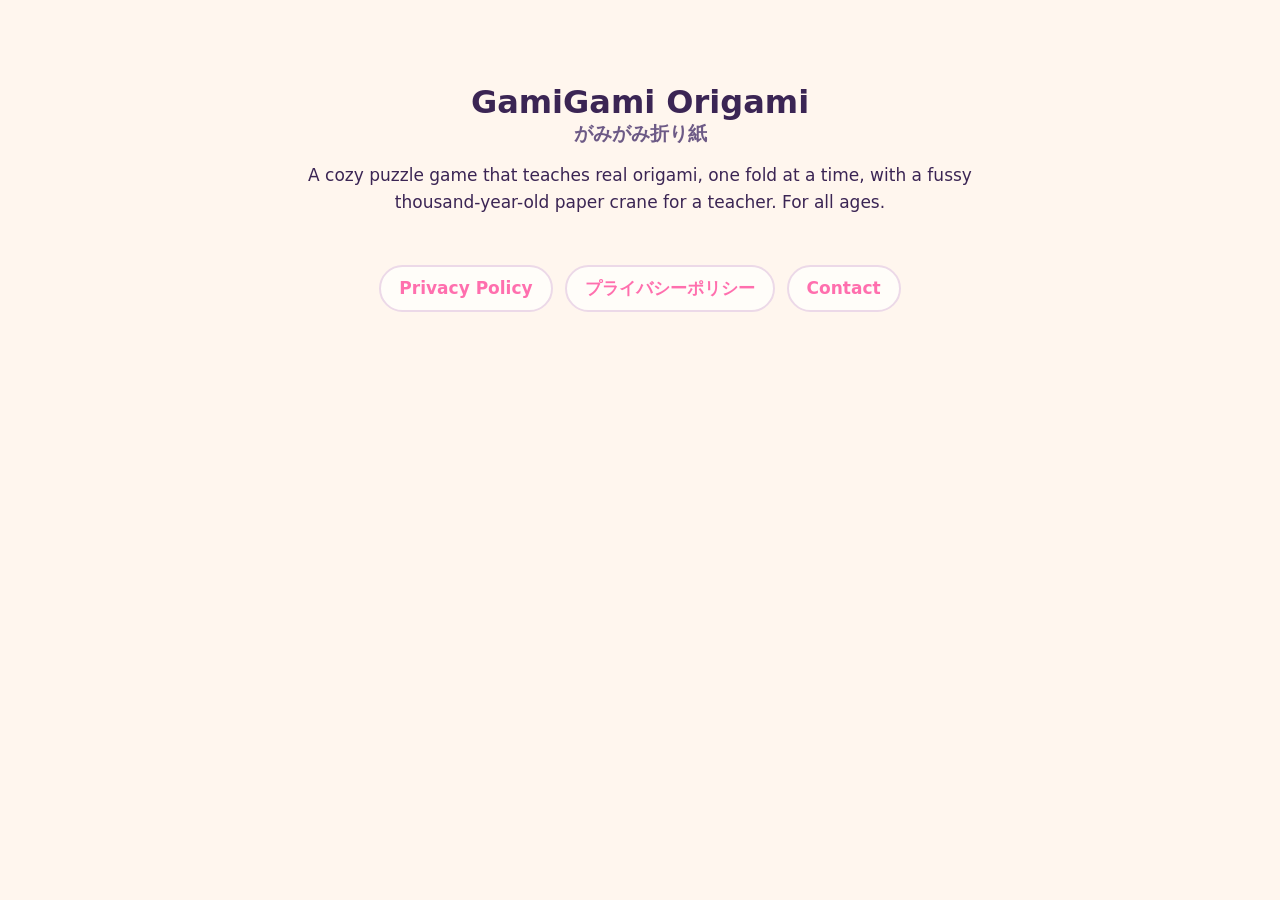
==== index.html @ fa6e7c2d "Add the GamiGami Origami site: privacy policy (en + ja), home page, app-ads.txt Co-Authored-By: Clau" ====
<!doctype html>
<html lang="en">
<head>
  <meta charset="utf-8" />
  <meta name="viewport" content="width=device-width, initial-scale=1" />
  <title>GamiGami Origami</title>
  <meta name="description" content="GamiGami Origami (がみがみ折り紙): a cozy puzzle game that teaches real origami, one fold at a time." />
  <link rel="stylesheet" href="style.css" />
</head>
<body>
  <main>
    <div class="hero">
      <h1>GamiGami Origami <span class="ja" lang="ja">がみがみ折り紙</span></h1>
      <p>A cozy puzzle game that teaches real origami, one fold at a time, with a fussy thousand-year-old paper crane for a teacher. For all ages.</p>
    </div>
    <div class="links">
      <a href="privacy.html">Privacy Policy</a>
      <a href="privacy.html#ja" lang="ja">プライバシーポリシー</a>
      <a href="mailto:gamigamiorigamigame@gmail.com">Contact</a>
    </div>
  </main>
</body>
</html>
---- style.css ----
:root {
  --bg: #fff6ee;
  --card: #fffdf9;
  --ink: #3b2554;
  --soft: #6d5a86;
  --accent: #ff6fae;
  --line: #ecd9e8;
  color-scheme: light dark;
}
@media (prefers-color-scheme: dark) {
  :root {
    --bg: #1f1828;
    --card: #2a2136;
    --ink: #f3ecfb;
    --soft: #c3b4d8;
    --accent: #ff8cc0;
    --line: #463a56;
  }
}
* { box-sizing: border-box; }
body {
  margin: 0;
  background: var(--bg);
  color: var(--ink);
  font: 17px/1.6 system-ui, -apple-system, "Segoe UI", "Hiragino Sans", "Yu Gothic", sans-serif;
}
main { max-width: 760px; margin: 0 auto; padding: 24px 16px 64px; }
h1 { font-size: 2rem; line-height: 1.2; margin: 0.6em 0 0.2em; }
h2 { font-size: 1.25rem; margin: 1.8em 0 0.4em; }
a { color: var(--accent); }
.meta, .back { color: var(--soft); font-size: 0.95rem; }
.summary { background: var(--card); border: 2px solid var(--line); border-radius: 20px; padding: 4px 20px 8px; margin: 20px 0; }
.summary h2 { margin-top: 0.8em; }
li { margin: 0.35em 0; }
hr { border: 0; border-top: 2px dashed var(--line); margin: 48px 0; }
.hero { text-align: center; padding: 40px 0 8px; }
.hero .ja { display: block; font-size: 1.2rem; color: var(--soft); }
.links { display: flex; flex-wrap: wrap; gap: 12px; justify-content: center; margin: 24px 0; }
.links a { background: var(--card); border: 2px solid var(--line); border-radius: 999px; padding: 8px 18px; text-decoration: none; font-weight: 700; }
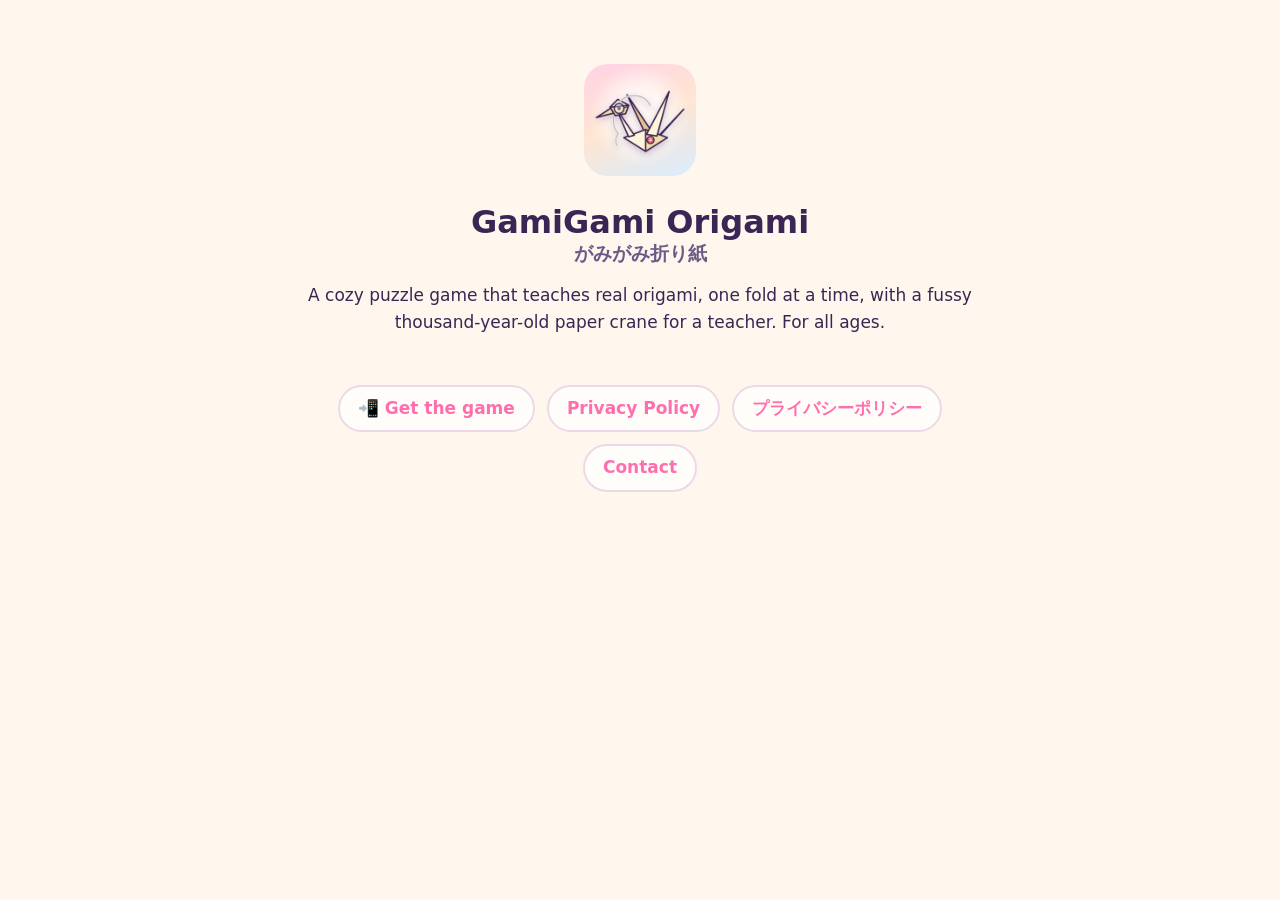
==== commit c8dcb5fe: "Add the /get page (App Store / Google Play, coming soon until live) and the app icon Co-Authored-By:" ====
--- a/index.html
+++ b/index.html
@@ -5,15 +5,18 @@
   <meta name="viewport" content="width=device-width, initial-scale=1" />
   <title>GamiGami Origami</title>
   <meta name="description" content="GamiGami Origami (がみがみ折り紙): a cozy puzzle game that teaches real origami, one fold at a time." />
+  <link rel="icon" href="icon.png" />
   <link rel="stylesheet" href="style.css" />
 </head>
 <body>
   <main>
     <div class="hero">
+      <img src="icon.png" alt="" width="112" height="112" style="border-radius:24px" />
       <h1>GamiGami Origami <span class="ja" lang="ja">がみがみ折り紙</span></h1>
       <p>A cozy puzzle game that teaches real origami, one fold at a time, with a fussy thousand-year-old paper crane for a teacher. For all ages.</p>
     </div>
     <div class="links">
+      <a href="get/">📲 Get the game</a>
       <a href="privacy.html">Privacy Policy</a>
       <a href="privacy.html#ja" lang="ja">プライバシーポリシー</a>
       <a href="mailto:gamigamiorigamigame@gmail.com">Contact</a>
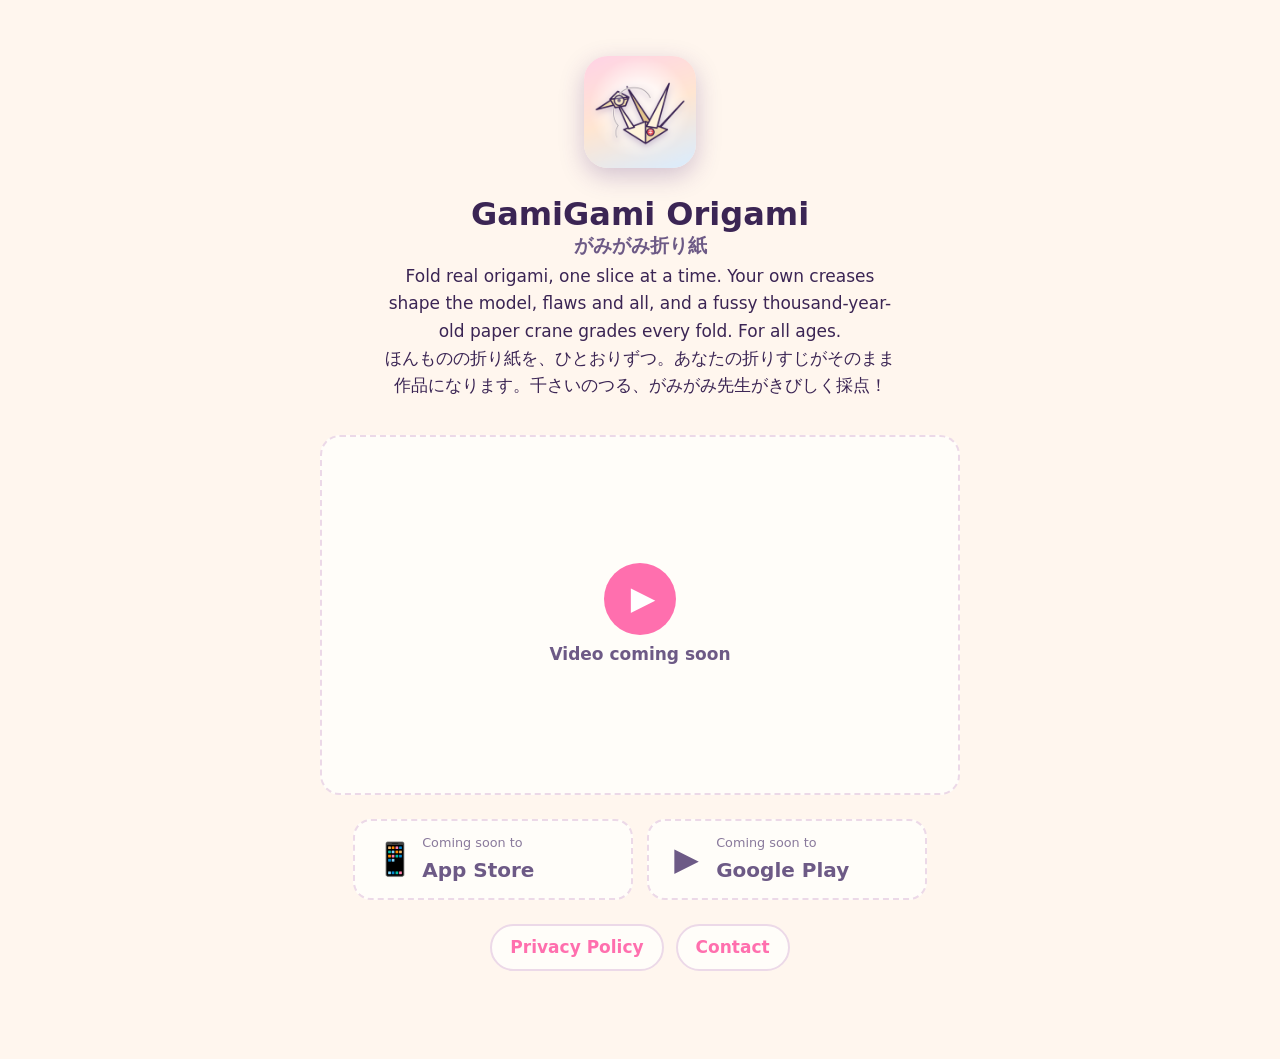
==== commit 702024bb: "Home page: game video placeholder with the store links under it; one Privacy Policy link; /get redir" ====
--- a/index.html
+++ b/index.html
@@ -4,23 +4,128 @@
   <meta charset="utf-8" />
   <meta name="viewport" content="width=device-width, initial-scale=1" />
   <title>GamiGami Origami</title>
-  <meta name="description" content="GamiGami Origami (がみがみ折り紙): a cozy puzzle game that teaches real origami, one fold at a time." />
+  <meta name="description" content="Fold real origami, one slice at a time. Get GamiGami Origami (がみがみ折り紙) for iPhone, iPad and Android." />
+  <!-- Link previews (Messages, LINE, X…): every snapshot shared from the game links here. -->
+  <meta property="og:title" content="GamiGami Origami · がみがみ折り紙" />
+  <meta property="og:description" content="Fold real origami, one slice at a time, with a fussy thousand-year-old paper crane for a teacher." />
+  <meta property="og:image" content="https://gamigamiorigami.github.io/icon.png" />
+  <meta property="og:url" content="https://gamigamiorigami.github.io/" />
+  <meta name="twitter:card" content="summary" />
   <link rel="icon" href="icon.png" />
+  <link rel="apple-touch-icon" href="icon.png" />
   <link rel="stylesheet" href="style.css" />
+  <script>
+    /*
+     * The game's video: set YOUTUBE_ID to the video's id (the part after watch?v=) and the
+     * placeholder becomes the embedded player.
+     */
+    const YOUTUBE_ID = '';
+
+    /*
+     * Where each store's button goes. Set `live: true` once that store's listing is published.
+     * While a store isn't live, its button shows "Coming soon", or goes to `beta` (TestFlight's
+     * public link / the Play testing opt-in link) when one is set.
+     */
+    const STORES = {
+      ios: {
+        url: 'https://apps.apple.com/app/id6831973641',
+        live: false,
+        beta: '', // e.g. 'https://testflight.apple.com/join/XXXXXXXX'
+      },
+      android: {
+        url: 'https://play.google.com/store/apps/details?id=com.tomoliphant.gamigamiorigami',
+        live: false,
+        beta: '', // e.g. 'https://play.google.com/apps/testing/com.tomoliphant.gamigamiorigami'
+      },
+    };
+
+    const ua = navigator.userAgent;
+    // iPadOS reports itself as a Mac: tell them apart by touch.
+    const platform = /iPhone|iPad|iPod/.test(ua) || (/Macintosh/.test(ua) && navigator.maxTouchPoints > 1)
+      ? 'ios'
+      : /Android/.test(ua) ? 'android' : 'other';
+  </script>
+  <style>
+    .hero { padding-top: 32px; }
+    .hero .icon { width: 112px; height: 112px; border-radius: 24px; box-shadow: 0 8px 24px rgba(80, 40, 120, 0.25); }
+    .pitch { max-width: 30em; margin: 0 auto; }
+    .video {
+      position: relative; aspect-ratio: 16 / 9; margin: 28px auto 0; max-width: 640px;
+      border-radius: 20px; overflow: hidden; background: var(--card); border: 2px dashed var(--line);
+    }
+    .video iframe { position: absolute; inset: 0; width: 100%; height: 100%; border: 0; }
+    .video .soon {
+      position: absolute; inset: 0; display: flex; flex-direction: column; align-items: center; justify-content: center;
+      gap: 6px; color: var(--soft); font-weight: 700;
+    }
+    .video .soon .play {
+      width: 72px; height: 72px; border-radius: 50%; background: var(--accent); color: #fff;
+      display: flex; align-items: center; justify-content: center; font-size: 2rem; padding-left: 6px;
+    }
+    .stores { display: flex; flex-wrap: wrap; justify-content: center; gap: 14px; margin: 24px 0 8px; }
+    .store {
+      display: flex; align-items: center; gap: 12px;
+      width: min(280px, 100%); padding: 12px 20px;
+      border-radius: 18px; text-decoration: none;
+      background: #1d1626; color: #fff; text-align: left;
+      box-shadow: 0 6px 0 #000a;
+    }
+    .store .glyph { font-size: 2rem; line-height: 1; width: 2.2rem; text-align: center; }
+    .store small { display: block; font-size: 0.8rem; opacity: 0.8; }
+    .store b { font-size: 1.25rem; }
+    .store.soon { background: var(--card); color: var(--soft); border: 2px dashed var(--line); box-shadow: none; pointer-events: none; }
+    .store.yours { outline: 4px solid var(--accent); outline-offset: 3px; }
+  </style>
 </head>
 <body>
   <main>
     <div class="hero">
-      <img src="icon.png" alt="" width="112" height="112" style="border-radius:24px" />
+      <img class="icon" src="icon.png" alt="" width="112" height="112" />
       <h1>GamiGami Origami <span class="ja" lang="ja">がみがみ折り紙</span></h1>
-      <p>A cozy puzzle game that teaches real origami, one fold at a time, with a fussy thousand-year-old paper crane for a teacher. For all ages.</p>
+      <p class="pitch">Fold real origami, one slice at a time. Your own creases shape the model, flaws and all, and a fussy thousand-year-old paper crane grades every fold. For all ages.</p>
+      <p class="pitch" lang="ja">ほんものの折り紙を、ひとおりずつ。あなたの折りすじがそのまま作品になります。千さいのつる、がみがみ先生がきびしく採点！</p>
     </div>
+
+    <div class="video" id="video">
+      <div class="soon"><span class="play">▶</span>Video coming soon</div>
+    </div>
+
+    <div class="stores">
+      <a class="store" id="ios" href="#">
+        <span class="glyph">📱</span>
+        <span><small></small><b>App Store</b></span>
+      </a>
+      <a class="store" id="android" href="#">
+        <span class="glyph">▶</span>
+        <span><small></small><b>Google Play</b></span>
+      </a>
+    </div>
+
     <div class="links">
-      <a href="get/">📲 Get the game</a>
       <a href="privacy.html">Privacy Policy</a>
-      <a href="privacy.html#ja" lang="ja">プライバシーポリシー</a>
       <a href="mailto:gamigamiorigamigame@gmail.com">Contact</a>
     </div>
   </main>
+  <script>
+    if (YOUTUBE_ID) {
+      const frame = document.createElement('iframe');
+      frame.src = `https://www.youtube-nocookie.com/embed/${encodeURIComponent(YOUTUBE_ID)}?rel=0`;
+      frame.title = 'GamiGami Origami';
+      frame.allow = 'accelerometer; encrypted-media; gyroscope; picture-in-picture; fullscreen';
+      frame.allowFullscreen = true;
+      document.getElementById('video').replaceChildren(frame);
+    }
+    for (const [id, store] of Object.entries(STORES)) {
+      const a = document.getElementById(id);
+      const label = a.querySelector('small');
+      const target = store.live ? store.url : store.beta;
+      if (target) a.href = target;
+      else a.classList.add('soon');
+      label.textContent = store.live
+        ? (id === 'ios' ? 'Download on the' : 'Get it on')
+        : store.beta ? 'Join the beta on' : 'Coming soon to';
+      if (id === platform) a.classList.add('yours');
+    }
+  </script>
 </body>
 </html>
--- a/style.css
+++ b/style.css
@@ -28,7 +28,8 @@
 h1 { font-size: 2rem; line-height: 1.2; margin: 0.6em 0 0.2em; }
 h2 { font-size: 1.25rem; margin: 1.8em 0 0.4em; }
 a { color: var(--accent); }
-.meta, .back { color: var(--soft); font-size: 0.95rem; }
+.meta, .back, .langs { color: var(--soft); font-size: 0.95rem; }
+.langs { line-height: 1.8; }
 .summary { background: var(--card); border: 2px solid var(--line); border-radius: 20px; padding: 4px 20px 8px; margin: 20px 0; }
 .summary h2 { margin-top: 0.8em; }
 li { margin: 0.35em 0; }
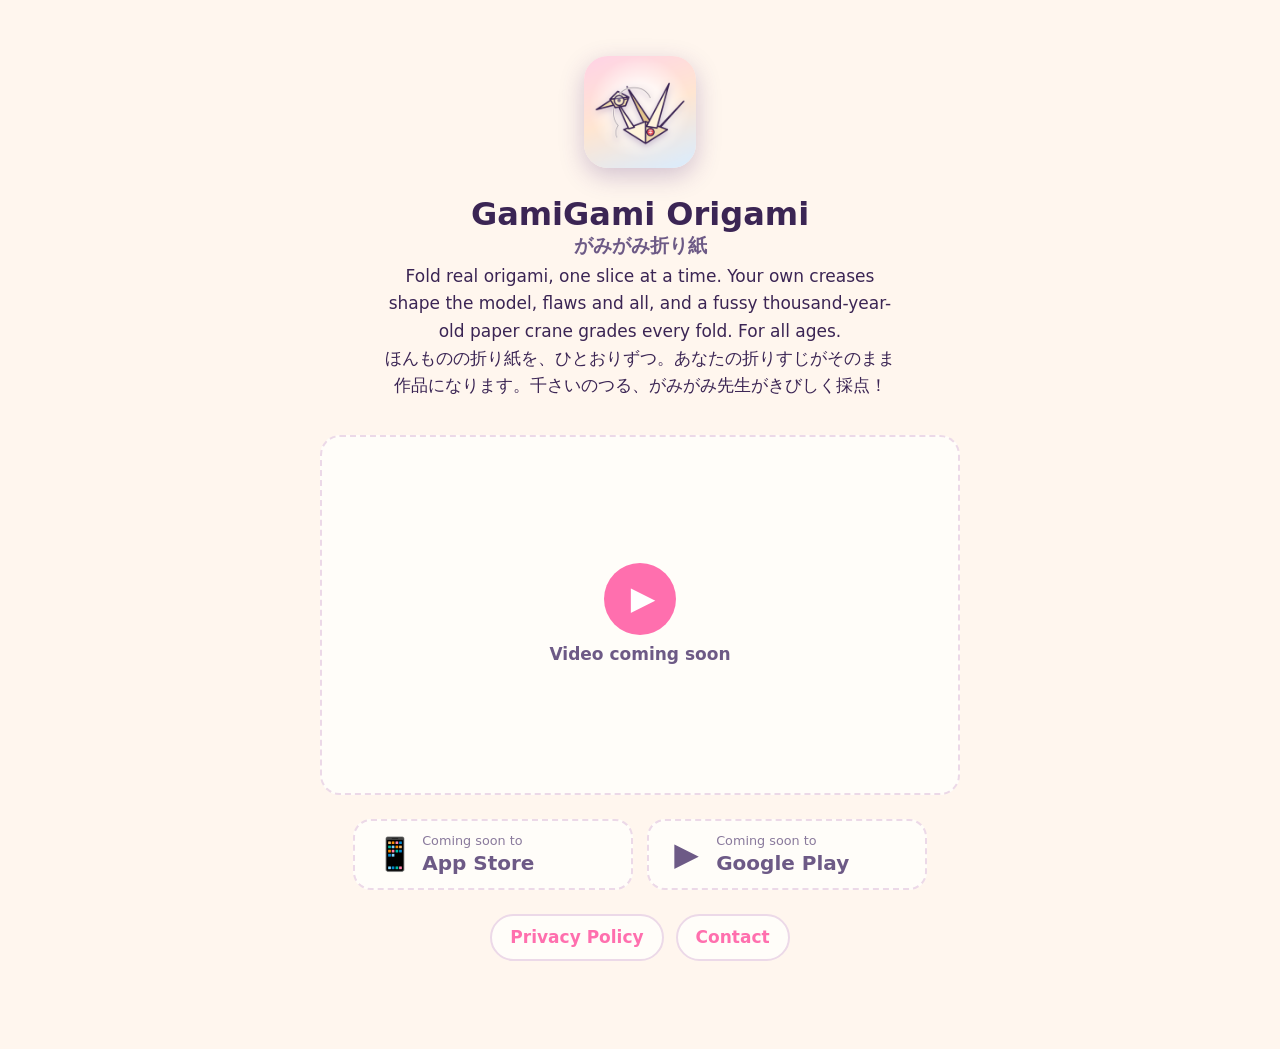
==== commit 9c0c336c: "Home page: store buttons always side by side, shrinking on narrow screens Co-Authored-By: Claude Opu" ====
--- a/index.html
+++ b/index.html
@@ -16,10 +16,13 @@
   <link rel="stylesheet" href="style.css" />
   <script>
     /*
-     * The game's video: set YOUTUBE_ID to the video's id (the part after watch?v=) and the
-     * placeholder becomes the embedded player.
+     * The game's video, in two shapes: a window taller than it is wide (phones held upright)
+     * gets the vertical one, any other the horizontal one, swapped live when the window turns.
+     * Set each to its YouTube id (the part after watch?v= or shorts/); with only one set, it
+     * plays everywhere. Until then the placeholder shows, in the matching shape.
      */
-    const YOUTUBE_ID = '';
+    const YOUTUBE_WIDE = ''; // 16:9
+    const YOUTUBE_TALL = ''; // 9:16
 
     /*
      * Where each store's button goes. Set `live: true` once that store's listing is published.
@@ -53,6 +56,8 @@
       position: relative; aspect-ratio: 16 / 9; margin: 28px auto 0; max-width: 640px;
       border-radius: 20px; overflow: hidden; background: var(--card); border: 2px dashed var(--line);
     }
+    /* Vertical: never taller than ~3/4 of the screen, so the store buttons peek in below it. */
+    .video.tall { aspect-ratio: 9 / 16; width: min(100%, calc(75svh * 9 / 16)); }
     .video iframe { position: absolute; inset: 0; width: 100%; height: 100%; border: 0; }
     .video .soon {
       position: absolute; inset: 0; display: flex; flex-direction: column; align-items: center; justify-content: center;
@@ -62,17 +67,21 @@
       width: 72px; height: 72px; border-radius: 50%; background: var(--accent); color: #fff;
       display: flex; align-items: center; justify-content: center; font-size: 2rem; padding-left: 6px;
     }
-    .stores { display: flex; flex-wrap: wrap; justify-content: center; gap: 14px; margin: 24px 0 8px; }
+    /* Always side by side: on a narrow screen the buttons shrink (padding and text scale with the
+       width) instead of stacking. */
+    .stores { display: flex; justify-content: center; gap: clamp(8px, 3vw, 14px); margin: 24px 0 8px; }
     .store {
-      display: flex; align-items: center; gap: 12px;
-      width: min(280px, 100%); padding: 12px 20px;
+      display: flex; align-items: center; gap: clamp(6px, 2vw, 12px);
+      flex: 1 1 0; min-width: 0; max-width: 280px;
+      padding: clamp(8px, 2.5vw, 12px) clamp(8px, 3vw, 20px);
       border-radius: 18px; text-decoration: none;
       background: #1d1626; color: #fff; text-align: left;
       box-shadow: 0 6px 0 #000a;
     }
-    .store .glyph { font-size: 2rem; line-height: 1; width: 2.2rem; text-align: center; }
-    .store small { display: block; font-size: 0.8rem; opacity: 0.8; }
-    .store b { font-size: 1.25rem; }
+    .store .glyph { flex: none; font-size: clamp(1.4rem, 6vw, 2rem); line-height: 1; width: 1.1em; text-align: center; }
+    .store span:last-child { min-width: 0; line-height: 1.3; }
+    .store small { display: block; font-size: clamp(0.65rem, 2.6vw, 0.8rem); opacity: 0.8; }
+    .store b { display: block; font-size: clamp(0.9rem, 4vw, 1.25rem); white-space: nowrap; }
     .store.soon { background: var(--card); color: var(--soft); border: 2px dashed var(--line); box-shadow: none; pointer-events: none; }
     .store.yours { outline: 4px solid var(--accent); outline-offset: 3px; }
   </style>
@@ -107,14 +116,27 @@
     </div>
   </main>
   <script>
-    if (YOUTUBE_ID) {
+    const video = document.getElementById('video');
+    const placeholder = video.firstElementChild;
+    const portrait = matchMedia('(orientation: portrait)');
+    let shown; // the id playing now ('' = the placeholder), so a turn only reloads on a real swap
+    function showVideo() {
+      const tall = portrait.matches;
+      const id = (tall ? YOUTUBE_TALL || YOUTUBE_WIDE : YOUTUBE_WIDE || YOUTUBE_TALL);
+      // The box takes the shape of the video actually shown.
+      video.classList.toggle('tall', id ? id === YOUTUBE_TALL && id !== YOUTUBE_WIDE : tall);
+      if (id === shown) return;
+      shown = id;
+      if (!id) return video.replaceChildren(placeholder);
       const frame = document.createElement('iframe');
-      frame.src = `https://www.youtube-nocookie.com/embed/${encodeURIComponent(YOUTUBE_ID)}?rel=0`;
+      frame.src = `https://www.youtube-nocookie.com/embed/${encodeURIComponent(id)}?rel=0&playsinline=1`;
       frame.title = 'GamiGami Origami';
       frame.allow = 'accelerometer; encrypted-media; gyroscope; picture-in-picture; fullscreen';
       frame.allowFullscreen = true;
-      document.getElementById('video').replaceChildren(frame);
+      video.replaceChildren(frame);
     }
+    showVideo();
+    portrait.addEventListener('change', showVideo);
     for (const [id, store] of Object.entries(STORES)) {
       const a = document.getElementById(id);
       const label = a.querySelector('small');
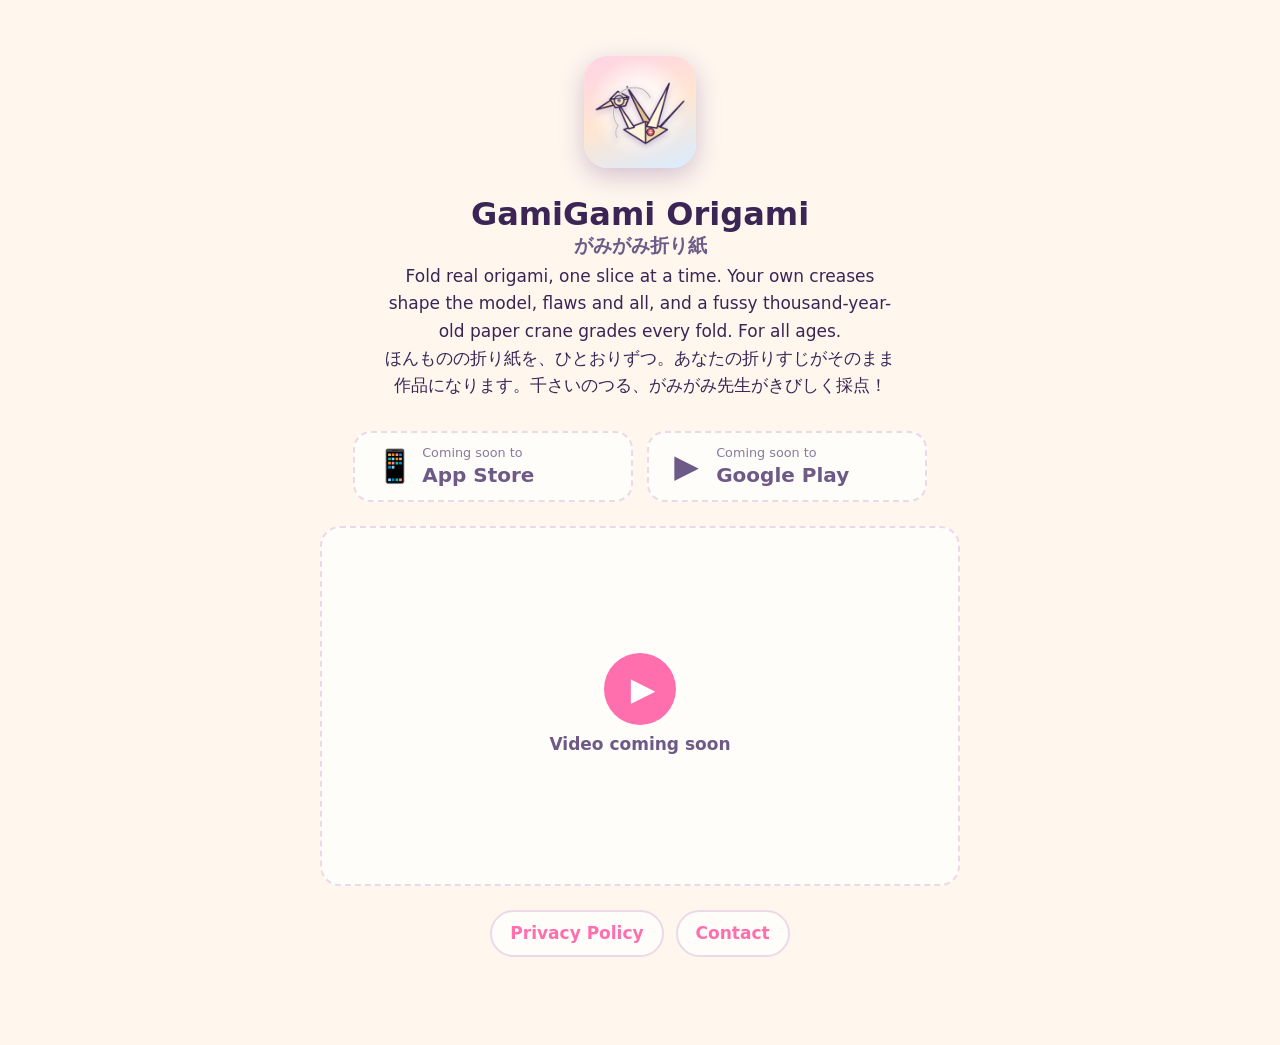
==== commit 56022514: "Home page: store buttons above the video Co-Authored-By: Claude Opus 5.5 <noreply@anthropic.com>" ====
--- a/index.html
+++ b/index.html
@@ -53,10 +53,10 @@
     .hero .icon { width: 112px; height: 112px; border-radius: 24px; box-shadow: 0 8px 24px rgba(80, 40, 120, 0.25); }
     .pitch { max-width: 30em; margin: 0 auto; }
     .video {
-      position: relative; aspect-ratio: 16 / 9; margin: 28px auto 0; max-width: 640px;
+      position: relative; aspect-ratio: 16 / 9; margin: 24px auto 0; max-width: 640px;
       border-radius: 20px; overflow: hidden; background: var(--card); border: 2px dashed var(--line);
     }
-    /* Vertical: never taller than ~3/4 of the screen, so the store buttons peek in below it. */
+    /* Vertical: never taller than ~3/4 of the screen, so it fits in view under the store buttons. */
     .video.tall { aspect-ratio: 9 / 16; width: min(100%, calc(75svh * 9 / 16)); }
     .video iframe { position: absolute; inset: 0; width: 100%; height: 100%; border: 0; }
     .video .soon {
@@ -95,10 +95,6 @@
       <p class="pitch" lang="ja">ほんものの折り紙を、ひとおりずつ。あなたの折りすじがそのまま作品になります。千さいのつる、がみがみ先生がきびしく採点！</p>
     </div>
 
-    <div class="video" id="video">
-      <div class="soon"><span class="play">▶</span>Video coming soon</div>
-    </div>
-
     <div class="stores">
       <a class="store" id="ios" href="#">
         <span class="glyph">📱</span>
@@ -108,6 +104,10 @@
         <span class="glyph">▶</span>
         <span><small></small><b>Google Play</b></span>
       </a>
+    </div>
+
+    <div class="video" id="video">
+      <div class="soon"><span class="play">▶</span>Video coming soon</div>
     </div>
 
     <div class="links">
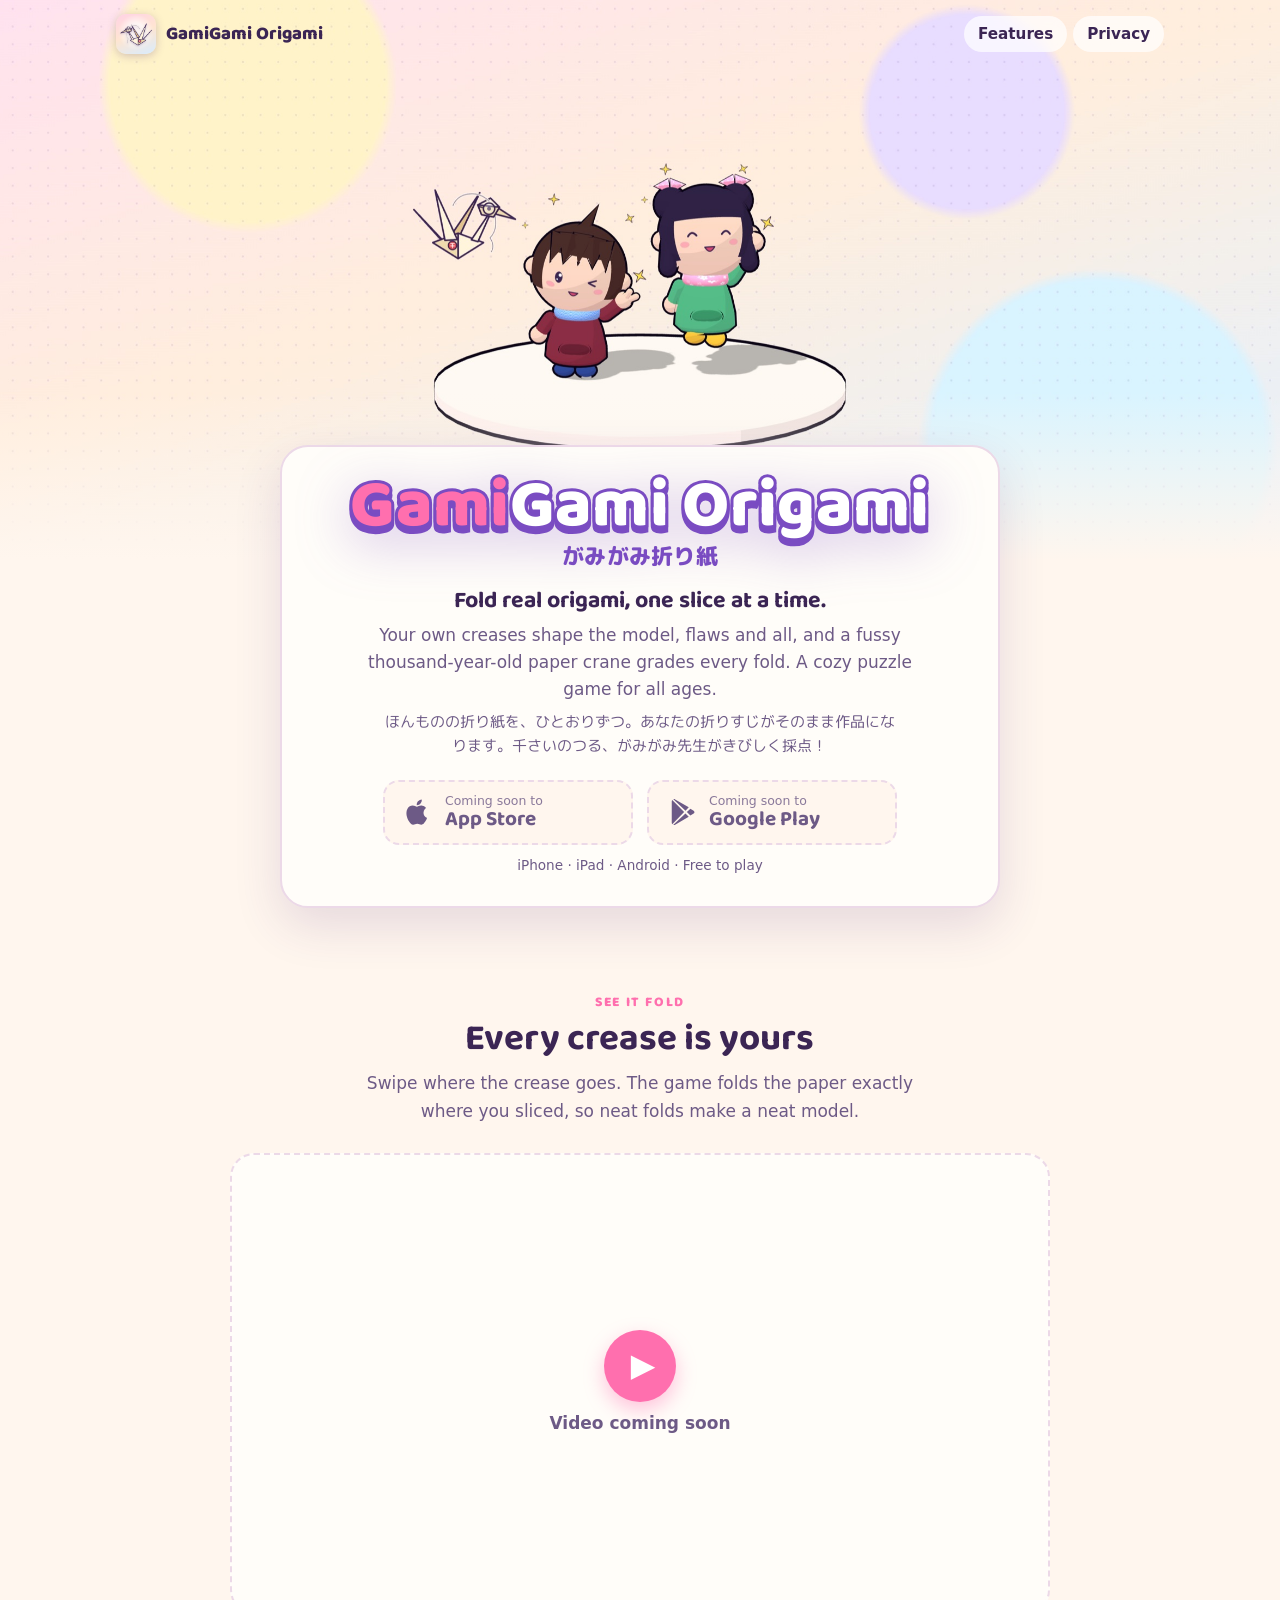
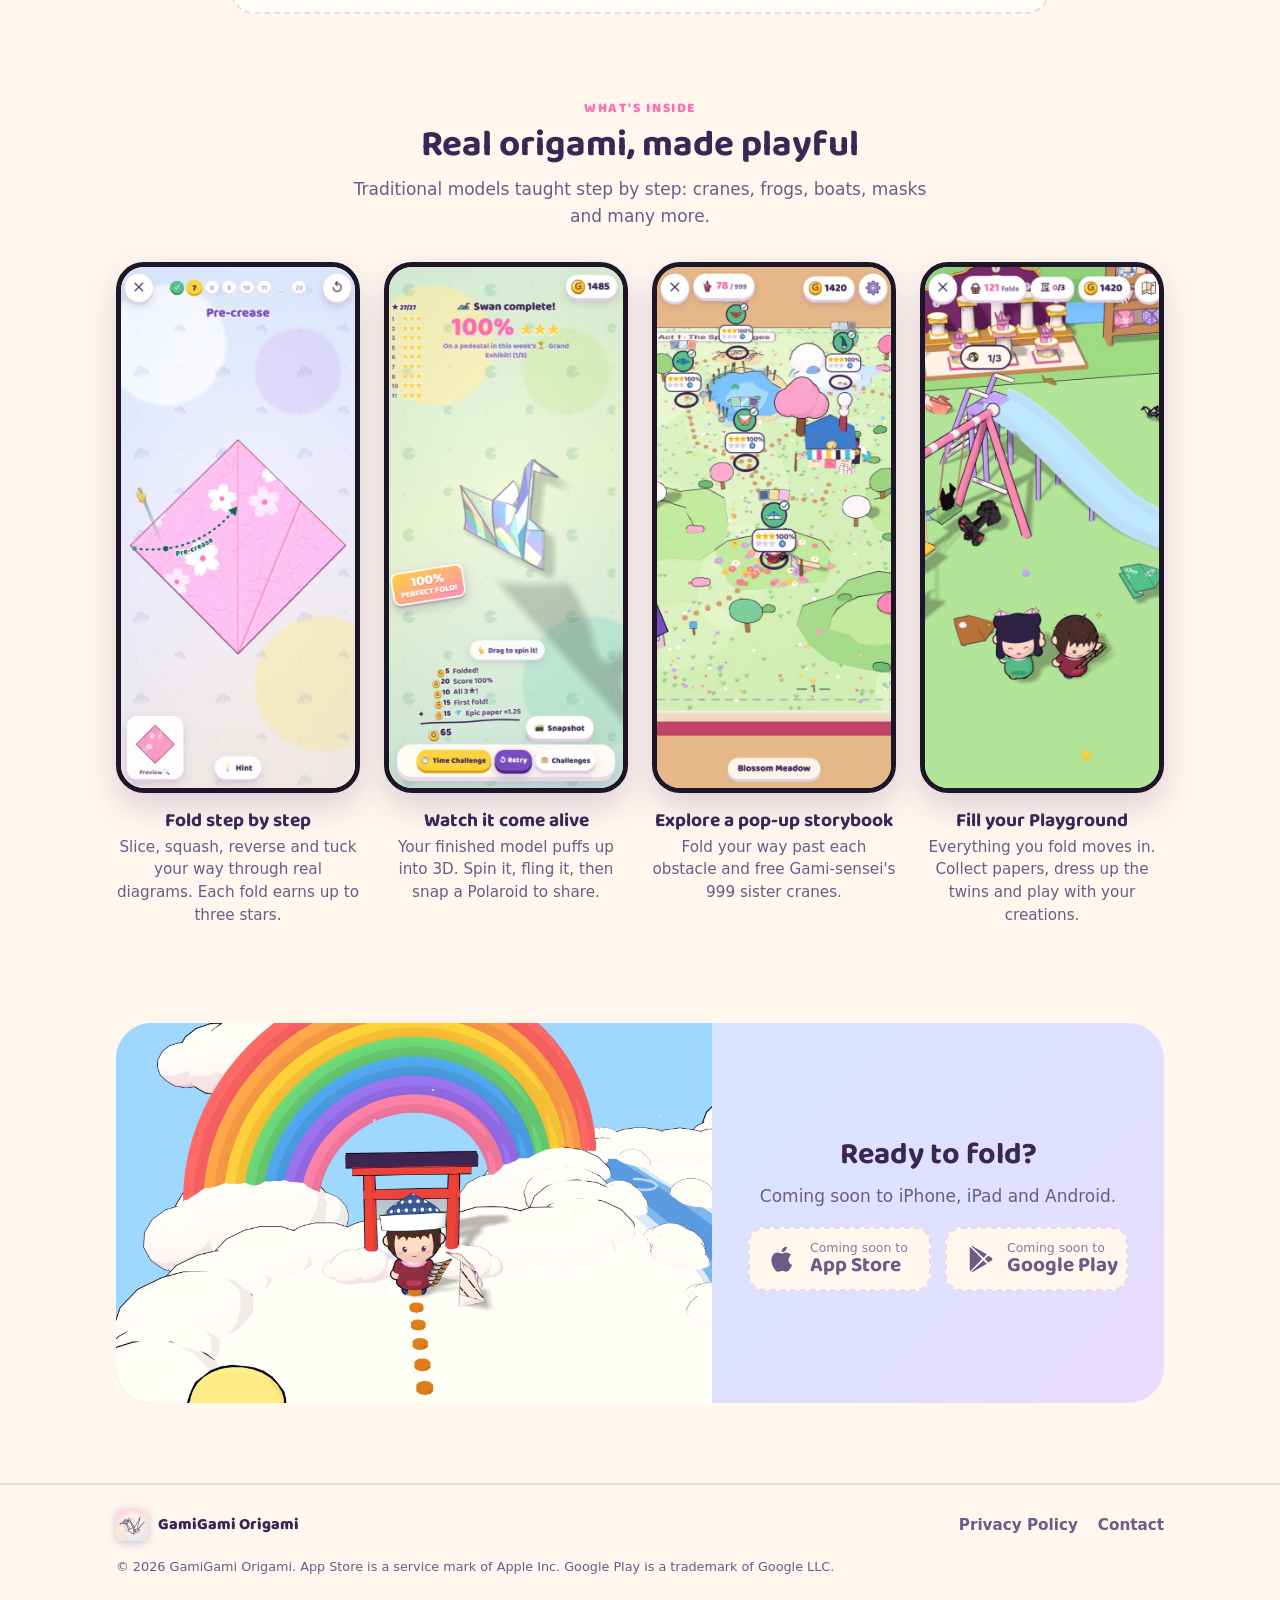
==== commit ad1e55ce: "Home page: professional redesign around the App Store header art - Full-width hero with the twins an" ====
--- a/index.html
+++ b/index.html
@@ -8,11 +8,19 @@
   <!-- Link previews (Messages, LINE, X…): every snapshot shared from the game links here. -->
   <meta property="og:title" content="GamiGami Origami · がみがみ折り紙" />
   <meta property="og:description" content="Fold real origami, one slice at a time, with a fussy thousand-year-old paper crane for a teacher." />
-  <meta property="og:image" content="https://gamigamiorigami.github.io/icon.png" />
+  <meta property="og:image" content="https://gamigamiorigami.github.io/img/og.jpg" />
+  <meta property="og:image:width" content="1200" />
+  <meta property="og:image:height" content="628" />
   <meta property="og:url" content="https://gamigamiorigami.github.io/" />
-  <meta name="twitter:card" content="summary" />
+  <meta property="og:type" content="website" />
+  <meta name="twitter:card" content="summary_large_image" />
+  <meta name="theme-color" content="#fff6ee" />
   <link rel="icon" href="icon.png" />
   <link rel="apple-touch-icon" href="icon.png" />
+  <link rel="preconnect" href="https://fonts.googleapis.com" />
+  <link rel="preconnect" href="https://fonts.gstatic.com" crossorigin />
+  <!-- The game's own fonts: Baloo 2 (Latin) and M PLUS Rounded 1c (Japanese). -->
+  <link rel="stylesheet" href="https://fonts.googleapis.com/css2?family=Baloo+2:wght@600;700;800&family=M+PLUS+Rounded+1c:wght@500;800&display=swap" />
   <link rel="stylesheet" href="style.css" />
   <script>
     /*
@@ -49,72 +57,260 @@
       : /Android/.test(ua) ? 'android' : 'other';
   </script>
   <style>
-    .hero { padding-top: 32px; }
-    .hero .icon { width: 112px; height: 112px; border-radius: 24px; box-shadow: 0 8px 24px rgba(80, 40, 120, 0.25); }
-    .pitch { max-width: 30em; margin: 0 auto; }
+    :root {
+      --pink: #ff6fae;
+      --purple: #7a4cc2;
+      --display: "Baloo 2", "M PLUS Rounded 1c", system-ui, sans-serif;
+      --wide: 1080px;
+    }
+    body { font-family: system-ui, -apple-system, "Segoe UI", "Hiragino Sans", "Yu Gothic", sans-serif; }
+    [lang="ja"] { font-family: "M PLUS Rounded 1c", "Hiragino Maru Gothic ProN", "Hiragino Sans", sans-serif; }
+    h1, h2, h3, .store b { font-family: var(--display); }
+    .wrap { max-width: var(--wide); margin: 0 auto; padding: 0 16px; }
+
+    /* ── Top bar ─────────────────────────────────────────────── */
+    .bar {
+      position: absolute; inset: 0 0 auto; z-index: 2;
+      display: flex; align-items: center; justify-content: space-between;
+      max-width: var(--wide); margin: 0 auto; padding: 14px 16px;
+    }
+    .brand { display: flex; align-items: center; gap: 10px; text-decoration: none; color: #3b2554; font: 800 1.15rem/1 var(--display); }
+    .brand img { width: 40px; height: 40px; border-radius: 10px; box-shadow: 0 2px 8px rgba(80, 40, 120, 0.25); }
+    .bar nav { display: flex; gap: 6px; }
+    .bar nav a {
+      color: #3b2554; text-decoration: none; font-weight: 700; font-size: 0.95rem;
+      padding: 6px 14px; border-radius: 999px; background: rgba(255, 255, 255, 0.7);
+      backdrop-filter: blur(6px); -webkit-backdrop-filter: blur(6px);
+    }
+    .bar nav a:hover { background: #fff; }
+
+    /* ── Hero: the App Store header art, full bleed ─────────────── */
+    .hero-art {
+      position: relative; overflow: hidden;
+      height: clamp(300px, 44vw, 560px);
+      background: #fdeee6;
+    }
+    .hero-art img {
+      position: absolute; inset: 0; width: 100%; height: 100%;
+      object-fit: cover; object-position: 50% 55%;
+    }
+    /* Fades into the page so the card below sits on it naturally. */
+    .hero-art::after {
+      content: ""; position: absolute; inset: auto 0 0; height: 30%;
+      background: linear-gradient(to bottom, transparent, var(--bg));
+    }
+    .intro {
+      position: relative; z-index: 1; text-align: center;
+      max-width: 720px; margin: clamp(-120px, -9vw, -48px) auto 0; padding: 28px 20px 30px;
+      background: var(--card); border: 2px solid var(--line); border-radius: 28px;
+      box-shadow: 0 18px 48px rgba(80, 40, 120, 0.14);
+    }
+
+    /* The wordmark, styled like the game's title (white / pink letters, purple outline and drop). */
+    .logo { margin: 0; line-height: 0.95; font-weight: 800; letter-spacing: 0.01em; }
+    .logo .en {
+      display: block; font-size: clamp(2.6rem, 9vw, 4.2rem); color: #fff;
+      -webkit-text-stroke: 0.09em var(--purple); paint-order: stroke fill;
+      filter: drop-shadow(0 0.08em 0 var(--purple)) drop-shadow(0 0.15em 0.4em rgba(122, 76, 194, 0.3));
+    }
+    .logo .en .p { color: var(--pink); }
+    .logo .ja { display: block; margin-top: 0.35em; font-size: clamp(1.05rem, 3.6vw, 1.35rem); color: var(--purple); font-weight: 800; }
+    @media (prefers-color-scheme: dark) { .logo .ja { color: #c9a8ff; } }
+
+    .tagline { font: 700 clamp(1.15rem, 3.8vw, 1.45rem)/1.35 var(--display); margin: 18px auto 6px; max-width: 26em; }
+    .pitch { color: var(--soft); max-width: 34em; margin: 6px auto; }
+    .pitch[lang="ja"] { font-size: 0.95rem; }
+
+    /* Store buttons: always side by side; on a narrow screen they shrink instead of stacking. */
+    .stores { display: flex; justify-content: center; gap: clamp(8px, 3vw, 14px); margin: 22px 0 4px; }
+    .store {
+      display: flex; align-items: center; gap: clamp(6px, 2vw, 12px);
+      flex: 1 1 0; min-width: 0; max-width: 250px;
+      padding: clamp(8px, 2.5vw, 11px) clamp(8px, 3vw, 18px);
+      border-radius: 16px; text-decoration: none;
+      background: #1d1626; color: #fff; text-align: left;
+      box-shadow: 0 5px 0 #000a; transition: transform 0.12s, box-shadow 0.12s;
+    }
+    .store:hover { transform: translateY(-2px); box-shadow: 0 7px 0 #000a; }
+    .store .glyph { flex: none; width: clamp(22px, 6vw, 30px); height: clamp(22px, 6vw, 30px); }
+    .store span:last-child { min-width: 0; line-height: 1.25; }
+    .store small { display: block; font-size: clamp(0.65rem, 2.6vw, 0.78rem); opacity: 0.8; }
+    .store b { display: block; font-size: clamp(0.95rem, 4vw, 1.3rem); white-space: nowrap; line-height: 1.1; }
+    .store.soon { background: var(--bg); color: var(--soft); border: 2px dashed var(--line); box-shadow: none; pointer-events: none; }
+    .store.yours { outline: 3px solid var(--accent); outline-offset: 3px; }
+    .platforms { color: var(--soft); font-size: 0.85rem; margin: 10px 0 0; }
+
+    /* ── Sections ────────────────────────────────────────────── */
+    section { padding: clamp(48px, 8vw, 88px) 0 0; }
+    .kicker { text-align: center; color: var(--accent); font: 800 0.85rem/1 var(--display); letter-spacing: 0.12em; text-transform: uppercase; margin: 0 0 8px; }
+    section h2 { text-align: center; font-size: clamp(1.6rem, 5vw, 2.3rem); line-height: 1.15; margin: 0 auto 10px; max-width: 18em; }
+    .lede { text-align: center; color: var(--soft); max-width: 34em; margin: 0 auto; }
+
     .video {
-      position: relative; aspect-ratio: 16 / 9; margin: 24px auto 0; max-width: 640px;
-      border-radius: 20px; overflow: hidden; background: var(--card); border: 2px dashed var(--line);
-    }
-    /* Vertical: never taller than ~3/4 of the screen, so it fits in view under the store buttons. */
+      position: relative; aspect-ratio: 16 / 9; margin: 28px auto 0; max-width: 820px;
+      border-radius: 24px; overflow: hidden; background: var(--card); border: 2px dashed var(--line);
+    }
+    /* Vertical: never taller than ~3/4 of the screen. */
     .video.tall { aspect-ratio: 9 / 16; width: min(100%, calc(75svh * 9 / 16)); }
     .video iframe { position: absolute; inset: 0; width: 100%; height: 100%; border: 0; }
     .video .soon {
       position: absolute; inset: 0; display: flex; flex-direction: column; align-items: center; justify-content: center;
-      gap: 6px; color: var(--soft); font-weight: 700;
+      gap: 8px; color: var(--soft); font-weight: 700;
     }
     .video .soon .play {
       width: 72px; height: 72px; border-radius: 50%; background: var(--accent); color: #fff;
       display: flex; align-items: center; justify-content: center; font-size: 2rem; padding-left: 6px;
-    }
-    /* Always side by side: on a narrow screen the buttons shrink (padding and text scale with the
-       width) instead of stacking. */
-    .stores { display: flex; justify-content: center; gap: clamp(8px, 3vw, 14px); margin: 24px 0 8px; }
-    .store {
-      display: flex; align-items: center; gap: clamp(6px, 2vw, 12px);
-      flex: 1 1 0; min-width: 0; max-width: 280px;
-      padding: clamp(8px, 2.5vw, 12px) clamp(8px, 3vw, 20px);
-      border-radius: 18px; text-decoration: none;
-      background: #1d1626; color: #fff; text-align: left;
-      box-shadow: 0 6px 0 #000a;
-    }
-    .store .glyph { flex: none; font-size: clamp(1.4rem, 6vw, 2rem); line-height: 1; width: 1.1em; text-align: center; }
-    .store span:last-child { min-width: 0; line-height: 1.3; }
-    .store small { display: block; font-size: clamp(0.65rem, 2.6vw, 0.8rem); opacity: 0.8; }
-    .store b { display: block; font-size: clamp(0.9rem, 4vw, 1.25rem); white-space: nowrap; }
-    .store.soon { background: var(--card); color: var(--soft); border: 2px dashed var(--line); box-shadow: none; pointer-events: none; }
-    .store.yours { outline: 4px solid var(--accent); outline-offset: 3px; }
+      box-shadow: 0 8px 20px rgba(255, 111, 174, 0.4);
+    }
+
+    /* Features: a screenshot from the game above each. */
+    .features { display: grid; grid-template-columns: repeat(4, 1fr); gap: clamp(14px, 2.5vw, 24px); margin-top: 32px; }
+    @media (max-width: 860px) { .features { grid-template-columns: repeat(2, 1fr); } }
+    .feature { margin: 0; text-align: center; }
+    .feature img {
+      display: block; width: 100%; height: auto; aspect-ratio: 552 / 1200; object-fit: cover;
+      border-radius: clamp(18px, 3vw, 28px); border: 5px solid #1d1626;
+      box-shadow: 0 14px 30px rgba(80, 40, 120, 0.18); background: #1d1626;
+    }
+    .feature h3 { font-size: clamp(1.05rem, 3vw, 1.2rem); line-height: 1.2; margin: 16px 0 4px; }
+    .feature p { color: var(--soft); font-size: 0.95rem; line-height: 1.5; margin: 0; }
+
+    /* Closing banner: the Cloud World. */
+    .banner {
+      display: grid; grid-template-columns: 1.5fr 1fr; align-items: center;
+      overflow: hidden; margin-top: clamp(56px, 9vw, 96px);
+      border-radius: clamp(20px, 4vw, 36px);
+      background: linear-gradient(135deg, #c8ebff, #e9dcff);
+    }
+    .banner-art { align-self: stretch; min-height: 380px; background: #9fd8fb url(img/cloud-2000.jpg) 50% 45% / cover no-repeat; }
+    .banner .cta { padding: 28px clamp(18px, 3vw, 36px); text-align: center; color: #3b2554; }
+    /* Narrow: the art on top, the card under it. */
+    @media (max-width: 760px) {
+      .banner { grid-template-columns: 1fr; }
+      .banner-art { min-height: 0; aspect-ratio: 3 / 2; }
+      .banner .cta { padding: 22px 14px 24px; }
+    }
+    .banner h2 { margin: 0 0 4px; font-size: clamp(1.35rem, 4.5vw, 1.9rem); }
+    .banner p { margin: 0; color: #6d5a86; }
+    .banner .stores { margin-top: 16px; }
+    .banner .store.soon { background: #fff6ee; color: #6d5a86; border-color: #ecd9e8; }
+
+    /* ── Footer ──────────────────────────────────────────────── */
+    footer { margin-top: clamp(48px, 8vw, 80px); border-top: 2px solid var(--line); }
+    footer .wrap { display: flex; flex-wrap: wrap; align-items: center; justify-content: space-between; gap: 16px; padding-top: 24px; padding-bottom: 40px; }
+    footer .brand { color: var(--ink); font-size: 1rem; }
+    footer .brand img { width: 32px; height: 32px; border-radius: 8px; }
+    footer nav { display: flex; flex-wrap: wrap; gap: 6px 20px; }
+    footer nav a { color: var(--soft); text-decoration: none; font-weight: 600; font-size: 0.95rem; }
+    footer nav a:hover { color: var(--accent); }
+    footer .fine { width: 100%; color: var(--soft); font-size: 0.8rem; margin: 0; }
   </style>
 </head>
 <body>
-  <main>
-    <div class="hero">
-      <img class="icon" src="icon.png" alt="" width="112" height="112" />
-      <h1>GamiGami Origami <span class="ja" lang="ja">がみがみ折り紙</span></h1>
-      <p class="pitch">Fold real origami, one slice at a time. Your own creases shape the model, flaws and all, and a fussy thousand-year-old paper crane grades every fold. For all ages.</p>
+  <header>
+    <div class="bar">
+      <a class="brand" href="./"><img src="icon.png" alt="" width="40" height="40" />GamiGami Origami</a>
+      <nav>
+        <a href="#features">Features</a>
+        <a href="privacy.html">Privacy</a>
+      </nav>
+    </div>
+    <div class="hero-art">
+      <img src="img/hero-2400.jpg" srcset="img/hero-1200.jpg 1200w, img/hero-2400.jpg 2400w" sizes="100vw"
+        alt="Ori and Kami, the twins, waving on a pastel stage beside Gami-sensei, a folded paper crane" width="2400" height="1029" fetchpriority="high" />
+    </div>
+  </header>
+
+  <main class="wrap">
+    <div class="intro">
+      <h1 class="logo">
+        <span class="en"><span class="p">Gami</span>Gami Origami</span>
+        <span class="ja" lang="ja">がみがみ折り紙</span>
+      </h1>
+      <p class="tagline">Fold real origami, one slice at a time.</p>
+      <p class="pitch">Your own creases shape the model, flaws and all, and a fussy thousand-year-old paper crane grades every fold. A cozy puzzle game for all ages.</p>
       <p class="pitch" lang="ja">ほんものの折り紙を、ひとおりずつ。あなたの折りすじがそのまま作品になります。千さいのつる、がみがみ先生がきびしく採点！</p>
-    </div>
-
-    <div class="stores">
-      <a class="store" id="ios" href="#">
-        <span class="glyph">📱</span>
-        <span><small></small><b>App Store</b></span>
-      </a>
-      <a class="store" id="android" href="#">
-        <span class="glyph">▶</span>
-        <span><small></small><b>Google Play</b></span>
-      </a>
-    </div>
-
-    <div class="video" id="video">
-      <div class="soon"><span class="play">▶</span>Video coming soon</div>
-    </div>
-
-    <div class="links">
-      <a href="privacy.html">Privacy Policy</a>
-      <a href="mailto:gamigamiorigamigame@gmail.com">Contact</a>
+
+      <div class="stores">
+        <a class="store" data-store="ios" href="#">
+          <svg class="glyph" viewBox="0 0 24 24" fill="currentColor" aria-hidden="true"><path d="M16.4 12.6c0-2.5 2-3.7 2.1-3.8-1.2-1.7-3-1.9-3.6-2-1.5-.2-3 .9-3.8.9-.8 0-2-.9-3.3-.9-1.7 0-3.3 1-4.2 2.5-1.8 3.1-.5 7.7 1.3 10.2.9 1.2 1.9 2.6 3.2 2.6 1.3-.1 1.8-.8 3.3-.8s2 .8 3.3.8c1.4 0 2.3-1.3 3.1-2.5 1-1.4 1.4-2.8 1.4-2.9-.1 0-2.8-1-2.8-4.1zM14 5.1c.7-.9 1.2-2 1-3.2-1 0-2.2.7-3 1.5-.6.7-1.2 1.9-1 3.1 1.1.1 2.3-.6 3-1.4z"/></svg>
+          <span><small></small><b>App Store</b></span>
+        </a>
+        <a class="store" data-store="android" href="#">
+          <svg class="glyph" viewBox="0 0 24 24" fill="currentColor" aria-hidden="true"><path d="M4.2 2.3c-.3.3-.4.7-.4 1.2v17c0 .5.1.9.4 1.2l9.5-9.7-9.5-9.7zm10.6 10.8 2.6 2.7-10.9 6.3c-.5.3-1 .3-1.4.1l9.7-9.1zm0-2.2-9.7-9.1c.4-.2.9-.2 1.4.1l10.9 6.3-2.6 2.7zm3.9-1.5 2.6 1.5c.9.5.9 1.8 0 2.3l-2.6 1.5-2.8-2.7 2.8-2.6z"/></svg>
+          <span><small></small><b>Google Play</b></span>
+        </a>
+      </div>
+      <p class="platforms">iPhone · iPad · Android · Free to play</p>
+    </div>
+
+    <section id="watch">
+      <p class="kicker">See it fold</p>
+      <h2>Every crease is yours</h2>
+      <p class="lede">Swipe where the crease goes. The game folds the paper exactly where you sliced, so neat folds make a neat model.</p>
+      <div class="video" id="video">
+        <div class="soon"><span class="play">▶</span>Video coming soon</div>
+      </div>
+    </section>
+
+    <section id="features">
+      <p class="kicker">What's inside</p>
+      <h2>Real origami, made playful</h2>
+      <p class="lede">Traditional models taught step by step: cranes, frogs, boats, masks and many more.</p>
+      <div class="features">
+        <figure class="feature">
+          <img src="img/shot-fold.jpg" alt="Folding a paper crane in cherry-blossom paper, guided by Gami-sensei" width="552" height="1200" loading="lazy" />
+          <h3>Fold step by step</h3>
+          <p>Slice, squash, reverse and tuck your way through real diagrams. Each fold earns up to three stars.</p>
+        </figure>
+        <figure class="feature">
+          <img src="img/shot-finale.jpg" alt="A finished paper swan puffed up into 3D" width="552" height="1200" loading="lazy" />
+          <h3>Watch it come alive</h3>
+          <p>Your finished model puffs up into 3D. Spin it, fling it, then snap a Polaroid to share.</p>
+        </figure>
+        <figure class="feature">
+          <img src="img/shot-map.jpg" alt="The pop-up storybook world map" width="552" height="1200" loading="lazy" />
+          <h3>Explore a pop-up storybook</h3>
+          <p>Fold your way past each obstacle and free Gami-sensei's 999 sister cranes.</p>
+        </figure>
+        <figure class="feature">
+          <img src="img/shot-playground.jpg" alt="Ori and Kami in the Playground, full of their folded models" width="552" height="1200" loading="lazy" />
+          <h3>Fill your Playground</h3>
+          <p>Everything you fold moves in. Collect papers, dress up the twins and play with your creations.</p>
+        </figure>
+      </div>
+    </section>
+
+    <div class="banner">
+      <div class="banner-art" role="img" aria-label="A twin under a red torii gate in the Cloud World, below a big rainbow"></div>
+      <div class="cta">
+        <h2>Ready to fold?</h2>
+        <p>Coming soon to iPhone, iPad and Android.</p>
+        <div class="stores">
+          <a class="store" data-store="ios" href="#">
+            <svg class="glyph" viewBox="0 0 24 24" fill="currentColor" aria-hidden="true"><path d="M16.4 12.6c0-2.5 2-3.7 2.1-3.8-1.2-1.7-3-1.9-3.6-2-1.5-.2-3 .9-3.8.9-.8 0-2-.9-3.3-.9-1.7 0-3.3 1-4.2 2.5-1.8 3.1-.5 7.7 1.3 10.2.9 1.2 1.9 2.6 3.2 2.6 1.3-.1 1.8-.8 3.3-.8s2 .8 3.3.8c1.4 0 2.3-1.3 3.1-2.5 1-1.4 1.4-2.8 1.4-2.9-.1 0-2.8-1-2.8-4.1zM14 5.1c.7-.9 1.2-2 1-3.2-1 0-2.2.7-3 1.5-.6.7-1.2 1.9-1 3.1 1.1.1 2.3-.6 3-1.4z"/></svg>
+            <span><small></small><b>App Store</b></span>
+          </a>
+          <a class="store" data-store="android" href="#">
+            <svg class="glyph" viewBox="0 0 24 24" fill="currentColor" aria-hidden="true"><path d="M4.2 2.3c-.3.3-.4.7-.4 1.2v17c0 .5.1.9.4 1.2l9.5-9.7-9.5-9.7zm10.6 10.8 2.6 2.7-10.9 6.3c-.5.3-1 .3-1.4.1l9.7-9.1zm0-2.2-9.7-9.1c.4-.2.9-.2 1.4.1l10.9 6.3-2.6 2.7zm3.9-1.5 2.6 1.5c.9.5.9 1.8 0 2.3l-2.6 1.5-2.8-2.7 2.8-2.6z"/></svg>
+            <span><small></small><b>Google Play</b></span>
+          </a>
+        </div>
+      </div>
     </div>
   </main>
+
+  <footer>
+    <div class="wrap">
+      <a class="brand" href="./"><img src="icon.png" alt="" width="32" height="32" />GamiGami Origami</a>
+      <nav>
+        <a href="privacy.html">Privacy Policy</a>
+        <a href="mailto:gamigamiorigamigame@gmail.com">Contact</a>
+      </nav>
+      <p class="fine">© 2026 GamiGami Origami. App Store is a service mark of Apple Inc. Google Play is a trademark of Google LLC.</p>
+    </div>
+  </footer>
+
   <script>
     const video = document.getElementById('video');
     const placeholder = video.firstElementChild;
@@ -137,17 +333,22 @@
     }
     showVideo();
     portrait.addEventListener('change', showVideo);
-    for (const [id, store] of Object.entries(STORES)) {
-      const a = document.getElementById(id);
-      const label = a.querySelector('small');
+    // Both rows of store buttons (under the intro and in the closing banner).
+    for (const a of document.querySelectorAll('.store')) {
+      const id = a.dataset.store;
+      const store = STORES[id];
       const target = store.live ? store.url : store.beta;
       if (target) a.href = target;
       else a.classList.add('soon');
-      label.textContent = store.live
+      a.querySelector('small').textContent = store.live
         ? (id === 'ios' ? 'Download on the' : 'Get it on')
         : store.beta ? 'Join the beta on' : 'Coming soon to';
       if (id === platform) a.classList.add('yours');
     }
+    // Once a store is live, the banner says so instead of "Coming soon".
+    if (STORES.ios.live && STORES.android.live) {
+      document.querySelector('.banner p').textContent = 'Free on iPhone, iPad and Android.';
+    }
   </script>
 </body>
 </html>
